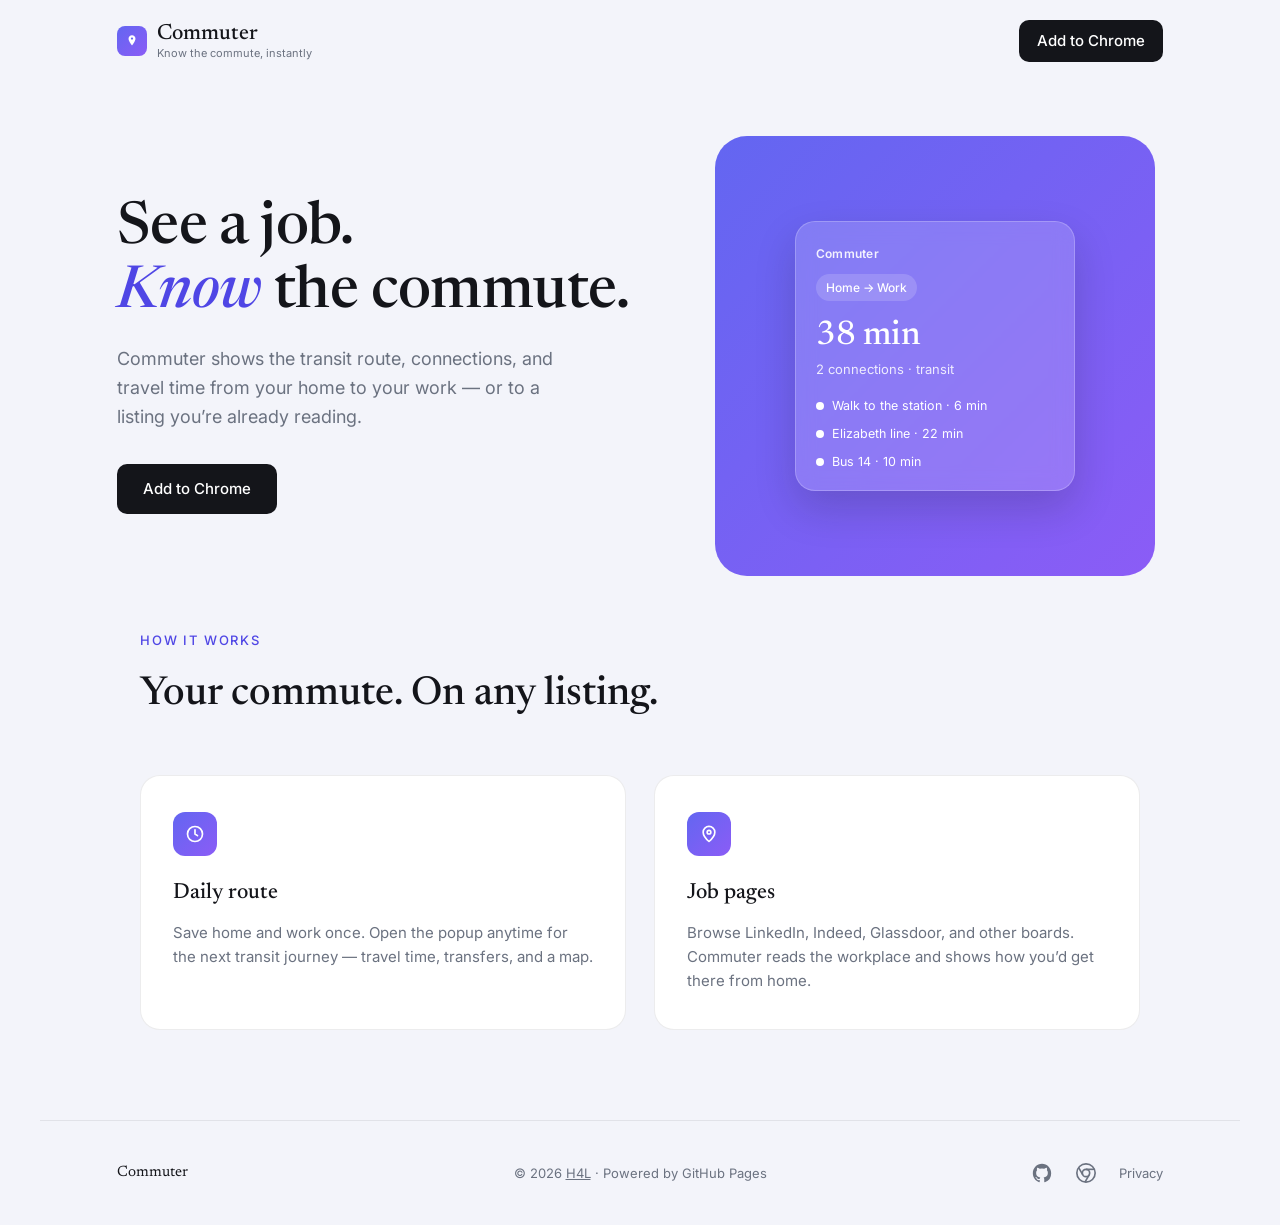
==== docs/index.html @ c3f677fc "Add a GitHub Pages site for Commuter. Co-authored-by: Cursor <cursoragent@cursor.com>" ====
<!DOCTYPE html>
<html lang="en">
<head>
  <meta charset="UTF-8" />
  <meta name="viewport" content="width=device-width, initial-scale=1.0" />
  <title>Commuter — Know the commute, instantly</title>
  <meta name="description" content="Commuter shows the transit route, connections, and travel time from your home to your work — or to a job you're viewing." />
  <meta name="theme-color" content="#6366F1" />
  <link rel="icon" href="favicon.svg" type="image/svg+xml" />
  <link rel="preconnect" href="https://fonts.googleapis.com" />
  <link rel="preconnect" href="https://fonts.gstatic.com" crossorigin />
  <link href="https://fonts.googleapis.com/css2?family=Inter:wght@400;500;600&family=Newsreader:ital,opsz,wght@0,6..72,500;0,6..72,600;1,6..72,500&display=swap" rel="stylesheet" />
  <!--
    Replace every chromewebstore.google.com URL with your live listing once published.
  -->
  <style>
    :root {
      --indigo: #6366F1;
      --indigo-deep: #4F46E5;
      --violet: #8B5CF6;
      --ink: #14151A;
      --muted: #6B7280;
      --paper: #F3F4FA;
      --card: #FFFFFF;
      --line: rgba(20, 21, 26, 0.08);
    }
    * { margin: 0; padding: 0; box-sizing: border-box; }
    html { scroll-behavior: smooth; }
    body {
      font-family: "Inter", -apple-system, sans-serif;
      background: var(--paper);
      color: var(--ink);
      font-size: 16px;
      line-height: 1.6;
      -webkit-font-smoothing: antialiased;
    }
    .display { font-family: "Newsreader", Georgia, serif; }
    h1, h2, h3 { font-family: "Newsreader", Georgia, serif; }

    nav {
      display: flex;
      align-items: center;
      justify-content: space-between;
      padding: 20px 6vw;
      max-width: 1200px;
      margin: 0 auto;
    }
    .nav-brand { display: flex; align-items: center; gap: 10px; font-weight: 500; font-size: 22px; }
    .brand-text { display: flex; flex-direction: column; line-height: 1.15; }
    .brand-tag { font-size: 11px; color: var(--muted); font-weight: 400; font-family: "Inter", sans-serif; }
    .nav-tile {
      width: 30px; height: 30px; border-radius: 8px;
      background: linear-gradient(135deg, var(--indigo), var(--violet));
      display: flex; align-items: center; justify-content: center;
    }
    .nav-links { display: flex; gap: 28px; align-items: center; }

    .hero {
      max-width: 1200px;
      margin: 0 auto;
      padding: 6vh 6vw 0;
      display: grid;
      grid-template-columns: 1fr 1fr;
      gap: 6vw;
      align-items: center;
    }
    .hero-visual {
      background: linear-gradient(135deg, var(--indigo), var(--violet));
      border-radius: 32px;
      aspect-ratio: 1;
      display: flex;
      align-items: center;
      justify-content: center;
      max-width: 440px;
      justify-self: center;
      width: 100%;
      position: relative;
      overflow: hidden;
    }
    .hero-visual .popup-mock {
      width: min(78%, 280px);
      background: rgba(255, 255, 255, 0.16);
      border: 1px solid rgba(255, 255, 255, 0.22);
      border-radius: 20px;
      padding: 22px 20px 18px;
      color: #fff;
      backdrop-filter: blur(10px);
      box-shadow: 0 18px 40px rgba(20, 21, 26, 0.18);
    }
    .popup-mock .mock-brand {
      font-size: 12px;
      font-weight: 600;
      letter-spacing: 0.02em;
      opacity: 0.9;
    }
    .popup-mock .mock-pill {
      display: inline-flex;
      margin-top: 10px;
      padding: 4px 10px;
      border-radius: 999px;
      background: rgba(255, 255, 255, 0.16);
      font-size: 12px;
      font-weight: 500;
    }
    .popup-mock .mock-time {
      margin-top: 18px;
      font-family: "Newsreader", Georgia, serif;
      font-size: 34px;
      font-weight: 500;
      line-height: 1;
    }
    .popup-mock .mock-meta {
      margin-top: 6px;
      font-size: 13px;
      opacity: 0.85;
    }
    .popup-mock .mock-steps {
      margin-top: 16px;
      display: flex;
      flex-direction: column;
      gap: 8px;
      font-size: 12.5px;
    }
    .popup-mock .mock-step {
      display: flex;
      align-items: center;
      gap: 8px;
    }
    .popup-mock .dot {
      width: 8px;
      height: 8px;
      border-radius: 50%;
      background: #fff;
      flex-shrink: 0;
    }

    h1 {
      font-size: clamp(38px, 4.6vw, 60px);
      font-weight: 500;
      line-height: 1.08;
      letter-spacing: -0.01em;
      margin-bottom: 20px;
    }
    h1 em { font-style: italic; color: var(--indigo-deep); }
    h1 .line2 { white-space: nowrap; }
    .hero-sub {
      font-size: 18px;
      color: var(--muted);
      max-width: 42ch;
      margin-bottom: 32px;
    }
    .btn {
      display: inline-block;
      padding: 13px 26px;
      border-radius: 10px;
      text-decoration: none;
      font-size: 15px;
      font-weight: 500;
      transition: transform 0.12s ease, background 0.15s ease;
    }
    .btn:active { transform: scale(0.98); }
    .btn-primary { background: var(--ink); color: #fff; }
    .btn-primary:hover { background: #2A2B33; }

    .how { padding: 6vh 6vw 10vh; }
    .how-inner { max-width: 1000px; margin: 0 auto; }
    .eyebrow {
      font-size: 13px;
      letter-spacing: 0.14em;
      text-transform: uppercase;
      color: var(--indigo-deep);
      font-weight: 500;
      margin-bottom: 12px;
    }
    h2 {
      font-size: clamp(28px, 3.2vw, 40px);
      font-weight: 500;
      margin-bottom: 48px;
    }
    .split {
      display: grid;
      grid-template-columns: repeat(auto-fit, minmax(280px, 1fr));
      gap: 28px;
    }
    .tool-card {
      background: var(--card);
      border-radius: 20px;
      padding: 36px 32px;
      border: 0.5px solid var(--line);
    }
    .tool-card .icon {
      width: 44px; height: 44px;
      border-radius: 12px;
      background: linear-gradient(135deg, var(--indigo), var(--violet));
      display: flex; align-items: center; justify-content: center;
      margin-bottom: 20px;
    }
    .tool-card h3 {
      font-size: 22px;
      font-weight: 500;
      margin-bottom: 10px;
    }
    .tool-card p { font-size: 15px; color: var(--muted); }

    footer {
      border-top: 0.5px solid var(--line);
      padding: 40px 6vw;
      display: grid;
      grid-template-columns: 1fr auto 1fr;
      align-items: center;
      max-width: 1200px;
      margin: 0 auto;
      font-size: 13px;
      color: var(--muted);
    }
    footer > span:nth-child(2) { text-align: center; }
    footer .footer-links { justify-self: end; }
    footer .display { font-size: 15px; color: var(--ink); }
    .footer-links { display: flex; gap: 22px; }
    .footer-link {
      display: inline-flex;
      align-items: center;
      gap: 7px;
      color: var(--muted);
      text-decoration: none;
      font-size: 13px;
    }
    .footer-link:hover { color: var(--ink); }

    @media (max-width: 760px) {
      .hero { grid-template-columns: 1fr; padding-top: 4vh; }
      .hero-visual { max-width: 280px; order: -1; }
      .brand-tag { display: none; }
      h1 .line2 { white-space: normal; }
      h2 .line2 { display: block; }
      footer {
        grid-template-columns: 1fr;
        gap: 16px;
        text-align: center;
      }
      footer .footer-links { justify-self: center; }
    }
    @media (prefers-reduced-motion: reduce) {
      html { scroll-behavior: auto; }
      .btn { transition: none; }
    }
  </style>
</head>
<body>
  <nav>
    <div class="nav-brand">
      <span class="nav-tile" aria-hidden="true">
        <svg width="16" height="16" viewBox="0 0 24 24" fill="none">
          <path d="M12 3.5c-2.9 0-5.2 2.2-5.2 5 0 3.7 5.2 10.2 5.2 10.2S17.2 12.2 17.2 8.5c0-2.8-2.3-5-5.2-5Z" fill="#fff"/>
          <circle cx="12" cy="8.4" r="1.7" fill="#6366F1"/>
        </svg>
      </span>
      <span class="brand-text">
        <span class="display">Commuter</span>
        <span class="brand-tag">Know the commute, instantly</span>
      </span>
    </div>
    <div class="nav-links">
      <a href="https://chromewebstore.google.com/detail/commuter/YOUR_EXTENSION_ID" class="btn btn-primary" style="padding: 9px 18px;">Add to Chrome</a>
    </div>
  </nav>

  <section class="hero">
    <div>
      <h1>See a job.<br><span class="line2"><em>Know</em> the commute.</span></h1>
      <p class="hero-sub">
        Commuter shows the transit route, connections, and travel time from your home to your work — or to a listing you’re already reading.
      </p>
      <a href="https://chromewebstore.google.com/detail/commuter/YOUR_EXTENSION_ID" class="btn btn-primary">Add to Chrome</a>
    </div>
    <div class="hero-visual" aria-hidden="true">
      <div class="popup-mock">
        <div class="mock-brand">Commuter</div>
        <div class="mock-pill">Home → Work</div>
        <div class="mock-time">38 min</div>
        <div class="mock-meta">2 connections · transit</div>
        <div class="mock-steps">
          <div class="mock-step"><span class="dot"></span>Walk to the station · 6 min</div>
          <div class="mock-step"><span class="dot"></span>Elizabeth line · 22 min</div>
          <div class="mock-step"><span class="dot"></span>Bus 14 · 10 min</div>
        </div>
      </div>
    </div>
  </section>

  <section class="how">
    <div class="how-inner">
      <p class="eyebrow">How it works</p>
      <h2>Your commute. <span class="line2">On any listing.</span></h2>
      <div class="split">
        <div class="tool-card">
          <div class="icon" aria-hidden="true">
            <svg width="20" height="20" viewBox="0 0 24 24" fill="none" stroke="#fff" stroke-width="2" stroke-linecap="round" stroke-linejoin="round">
              <circle cx="12" cy="12" r="9" />
              <path d="M12 7v5l3 2" />
            </svg>
          </div>
          <h3>Daily route</h3>
          <p>Save home and work once. Open the popup anytime for the next transit journey — travel time, transfers, and a map.</p>
        </div>
        <div class="tool-card">
          <div class="icon" aria-hidden="true">
            <svg width="20" height="20" viewBox="0 0 24 24" fill="none" stroke="#fff" stroke-width="2" stroke-linecap="round" stroke-linejoin="round">
              <path d="M12 21s7-6.2 7-11.2A7 7 0 0 0 5 9.8C5 14.8 12 21 12 21Z" />
              <circle cx="12" cy="9.8" r="2.2" />
            </svg>
          </div>
          <h3>Job pages</h3>
          <p>Browse LinkedIn, Indeed, Glassdoor, and other boards. Commuter reads the workplace and shows how you’d get there from home.</p>
        </div>
      </div>
    </div>
  </section>

  <footer>
    <span class="display">Commuter</span>
    <span>© 2026 <a href="https://h4l-git.github.io/" class="footer-link" style="text-decoration: underline;">H4L</a> · Powered by GitHub Pages</span>
    <div class="footer-links">
      <a href="https://github.com/h4l-git/commuter" class="footer-link" aria-label="GitHub repository">
        <svg width="22" height="22" viewBox="0 0 24 24" fill="currentColor" aria-hidden="true"><path d="M12 2C6.48 2 2 6.58 2 12.25c0 4.53 2.87 8.37 6.84 9.73.5.09.68-.22.68-.49 0-.24-.01-.88-.01-1.73-2.78.62-3.37-1.37-3.37-1.37-.45-1.18-1.11-1.5-1.11-1.5-.91-.63.07-.62.07-.62 1 .07 1.53 1.06 1.53 1.06.89 1.57 2.34 1.11 2.91.85.09-.66.35-1.11.63-1.37-2.22-.26-4.56-1.14-4.56-5.07 0-1.12.39-2.03 1.03-2.75-.1-.26-.45-1.3.1-2.71 0 0 .84-.28 2.75 1.05a9.34 9.34 0 0 1 5 0c1.91-1.33 2.75-1.05 2.75-1.05.55 1.41.2 2.45.1 2.71.64.72 1.03 1.63 1.03 2.75 0 3.94-2.34 4.8-4.57 5.06.36.32.68.94.68 1.9 0 1.37-.01 2.47-.01 2.81 0 .27.18.59.69.49A10.05 10.05 0 0 0 22 12.25C22 6.58 17.52 2 12 2Z"></path></svg>
      </a>
      <a href="https://chromewebstore.google.com/detail/commuter/YOUR_EXTENSION_ID" class="footer-link" aria-label="Chrome Web Store">
        <svg width="22" height="22" viewBox="0 0 24 24" fill="none" stroke="currentColor" stroke-width="1.8" aria-hidden="true"><circle cx="12" cy="12" r="10"></circle><circle cx="12" cy="12" r="4"></circle><path d="M21.17 8H12"></path><path d="M3.95 6.06 8.54 14"></path><path d="M10.88 21.94 15.46 14"></path></svg>
      </a>
      <a href="privacy.html" class="footer-link">Privacy</a>
    </div>
  </footer>
</body>
</html>
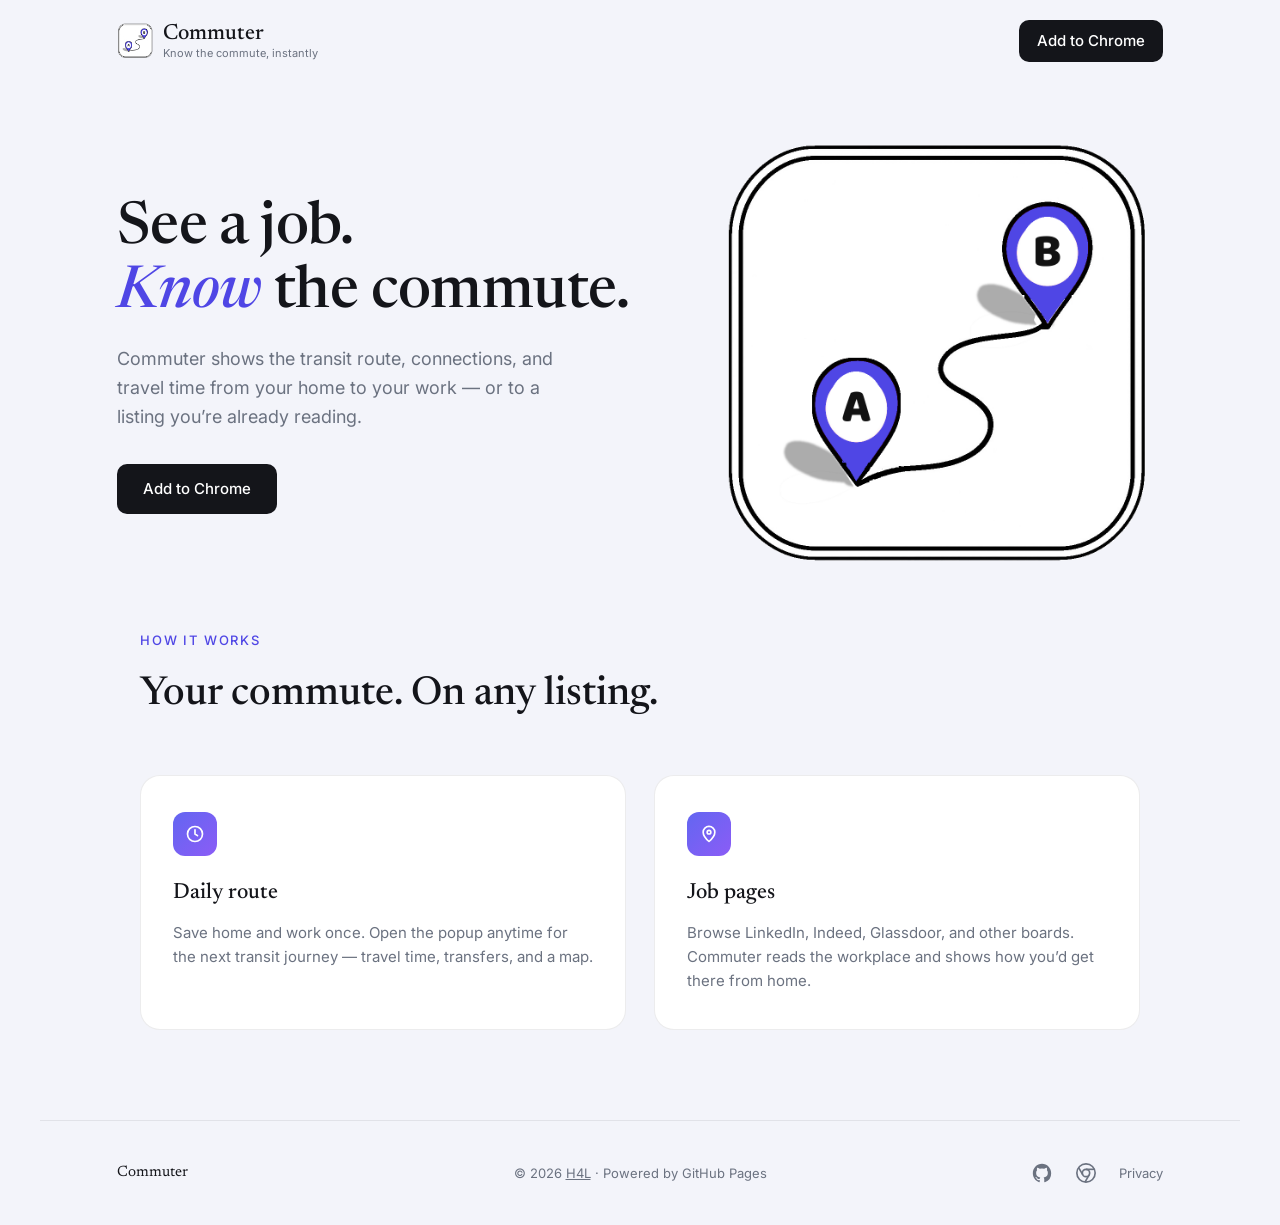
==== commit 285959c2: "Use the new route logo on the GitHub Pages site. Co-authored-by: Cursor <cursoragent@cursor.com>" ====
--- a/docs/index.html
+++ b/docs/index.html
@@ -6,7 +6,8 @@
   <title>Commuter — Know the commute, instantly</title>
   <meta name="description" content="Commuter shows the transit route, connections, and travel time from your home to your work — or to a job you're viewing." />
   <meta name="theme-color" content="#6366F1" />
-  <link rel="icon" href="favicon.svg" type="image/svg+xml" />
+  <link rel="icon" href="favicon.png" type="image/png" sizes="32x32" />
+  <link rel="apple-touch-icon" href="apple-touch-icon.png" />
   <link rel="preconnect" href="https://fonts.googleapis.com" />
   <link rel="preconnect" href="https://fonts.gstatic.com" crossorigin />
   <link href="https://fonts.googleapis.com/css2?family=Inter:wght@400;500;600&family=Newsreader:ital,opsz,wght@0,6..72,500;0,6..72,600;1,6..72,500&display=swap" rel="stylesheet" />
@@ -48,10 +49,10 @@
     .nav-brand { display: flex; align-items: center; gap: 10px; font-weight: 500; font-size: 22px; }
     .brand-text { display: flex; flex-direction: column; line-height: 1.15; }
     .brand-tag { font-size: 11px; color: var(--muted); font-weight: 400; font-family: "Inter", sans-serif; }
-    .nav-tile {
-      width: 30px; height: 30px; border-radius: 8px;
-      background: linear-gradient(135deg, var(--indigo), var(--violet));
-      display: flex; align-items: center; justify-content: center;
+    .nav-logo {
+      width: 36px; height: 36px;
+      display: block;
+      object-fit: contain;
     }
     .nav-links { display: flex; gap: 28px; align-items: center; }
 
@@ -65,73 +66,14 @@
       align-items: center;
     }
     .hero-visual {
-      background: linear-gradient(135deg, var(--indigo), var(--violet));
-      border-radius: 32px;
-      aspect-ratio: 1;
-      display: flex;
-      align-items: center;
-      justify-content: center;
       max-width: 440px;
       justify-self: center;
       width: 100%;
-      position: relative;
-      overflow: hidden;
-    }
-    .hero-visual .popup-mock {
-      width: min(78%, 280px);
-      background: rgba(255, 255, 255, 0.16);
-      border: 1px solid rgba(255, 255, 255, 0.22);
-      border-radius: 20px;
-      padding: 22px 20px 18px;
-      color: #fff;
-      backdrop-filter: blur(10px);
-      box-shadow: 0 18px 40px rgba(20, 21, 26, 0.18);
-    }
-    .popup-mock .mock-brand {
-      font-size: 12px;
-      font-weight: 600;
-      letter-spacing: 0.02em;
-      opacity: 0.9;
-    }
-    .popup-mock .mock-pill {
-      display: inline-flex;
-      margin-top: 10px;
-      padding: 4px 10px;
-      border-radius: 999px;
-      background: rgba(255, 255, 255, 0.16);
-      font-size: 12px;
-      font-weight: 500;
-    }
-    .popup-mock .mock-time {
-      margin-top: 18px;
-      font-family: "Newsreader", Georgia, serif;
-      font-size: 34px;
-      font-weight: 500;
-      line-height: 1;
-    }
-    .popup-mock .mock-meta {
-      margin-top: 6px;
-      font-size: 13px;
-      opacity: 0.85;
-    }
-    .popup-mock .mock-steps {
-      margin-top: 16px;
-      display: flex;
-      flex-direction: column;
-      gap: 8px;
-      font-size: 12.5px;
-    }
-    .popup-mock .mock-step {
-      display: flex;
-      align-items: center;
-      gap: 8px;
-    }
-    .popup-mock .dot {
-      width: 8px;
-      height: 8px;
-      border-radius: 50%;
-      background: #fff;
-      flex-shrink: 0;
+    }
+    .hero-visual img {
+      width: 100%;
+      height: auto;
+      display: block;
     }
 
     h1 {
@@ -249,12 +191,7 @@
 <body>
   <nav>
     <div class="nav-brand">
-      <span class="nav-tile" aria-hidden="true">
-        <svg width="16" height="16" viewBox="0 0 24 24" fill="none">
-          <path d="M12 3.5c-2.9 0-5.2 2.2-5.2 5 0 3.7 5.2 10.2 5.2 10.2S17.2 12.2 17.2 8.5c0-2.8-2.3-5-5.2-5Z" fill="#fff"/>
-          <circle cx="12" cy="8.4" r="1.7" fill="#6366F1"/>
-        </svg>
-      </span>
+      <img class="nav-logo" src="logo.png" alt="" width="36" height="36" />
       <span class="brand-text">
         <span class="display">Commuter</span>
         <span class="brand-tag">Know the commute, instantly</span>
@@ -273,18 +210,8 @@
       </p>
       <a href="https://chromewebstore.google.com/detail/commuter/YOUR_EXTENSION_ID" class="btn btn-primary">Add to Chrome</a>
     </div>
-    <div class="hero-visual" aria-hidden="true">
-      <div class="popup-mock">
-        <div class="mock-brand">Commuter</div>
-        <div class="mock-pill">Home → Work</div>
-        <div class="mock-time">38 min</div>
-        <div class="mock-meta">2 connections · transit</div>
-        <div class="mock-steps">
-          <div class="mock-step"><span class="dot"></span>Walk to the station · 6 min</div>
-          <div class="mock-step"><span class="dot"></span>Elizabeth line · 22 min</div>
-          <div class="mock-step"><span class="dot"></span>Bus 14 · 10 min</div>
-        </div>
-      </div>
+    <div class="hero-visual">
+      <img src="logo.png" alt="Commuter logo" width="1024" height="1024" />
     </div>
   </section>
 
